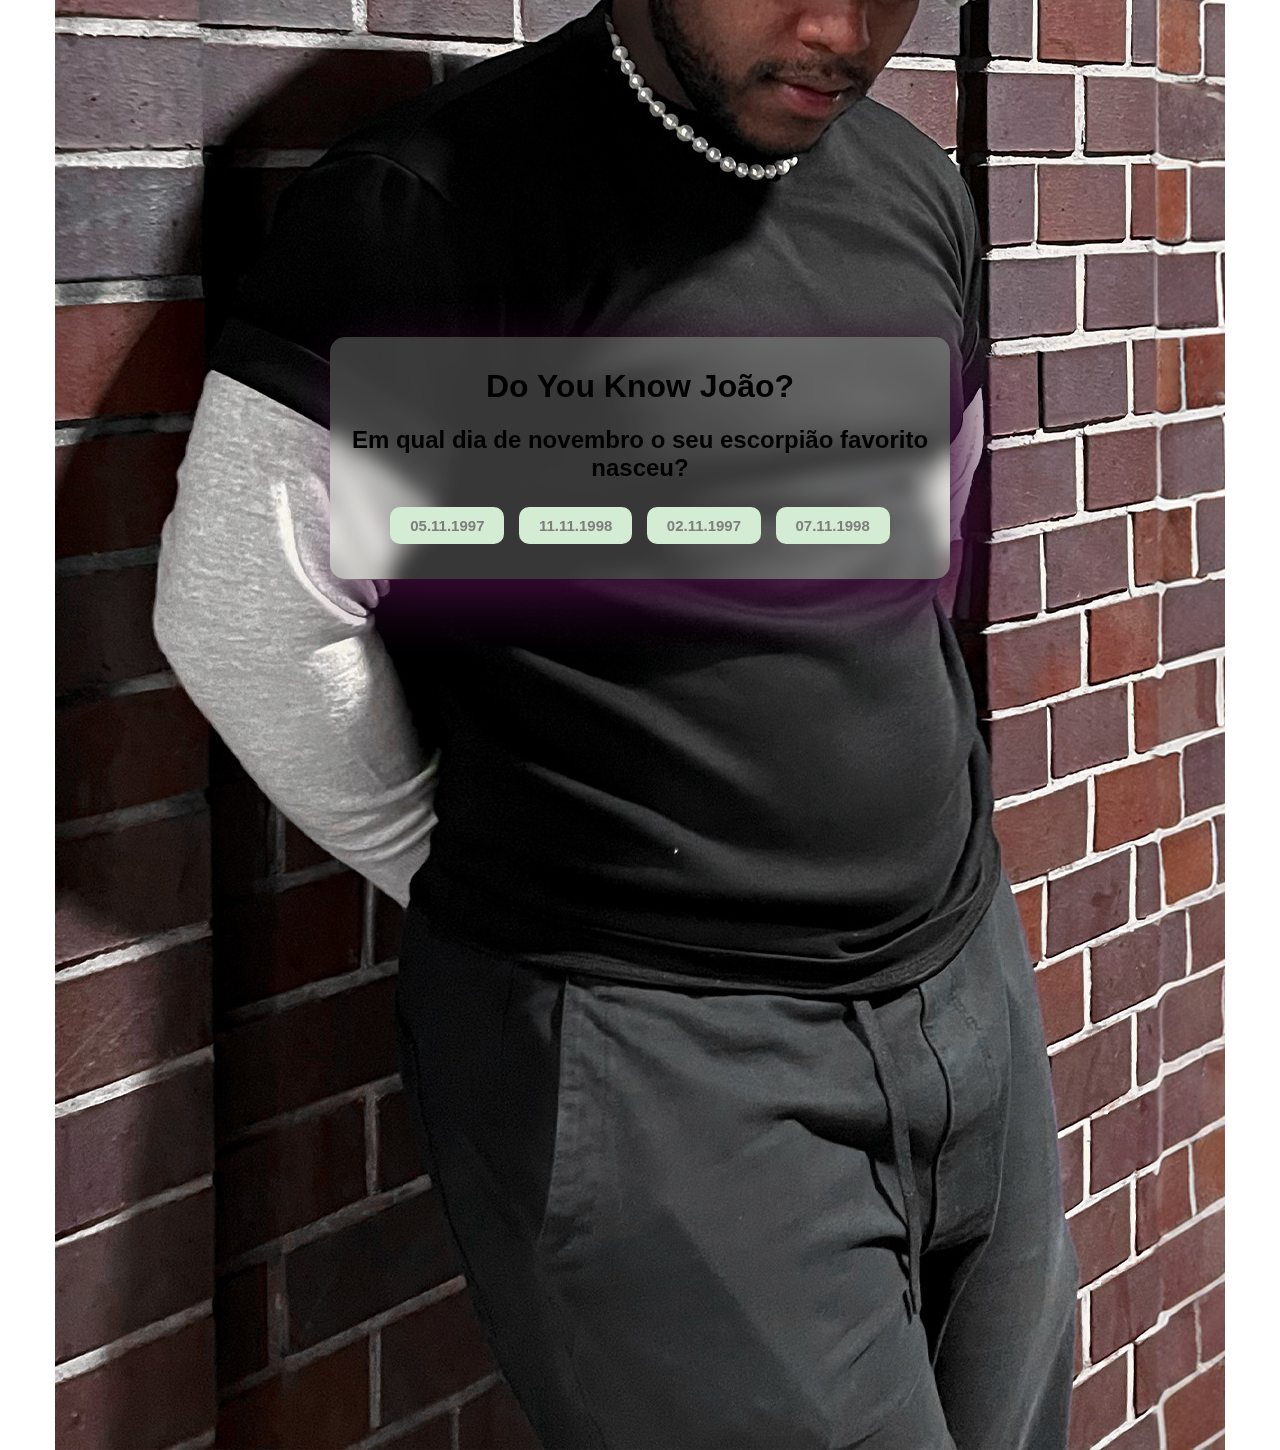
==== index.html @ ad5059bb "banho" ====
<!doctype html>
<html>
<head>
  <meta http-equiv="Content-Type" content="text/html;charset=UTF-8">
  <meta http-equiv="Content-Type" content="text/html;charset=UTF-8">
  <title>About me</title>
  <link rel="stylesheet" href="./css/style.css">
  <link rel="stylesheet" href="./css/style-responsive.css">
</head>
<body>
  <img id="img" alt="">
  <div class="container">
    <h1>Do You Know João?</h1>
    <h2 id="question"></h2>
    <div id="choices">
      <button id="choice1" onclick="checkAnswer(this)"></button>
      <button id="choice2" onclick="checkAnswer(this)"></button>
      <button id="choice3" onclick="checkAnswer(this)"></button>
      <button id="choice4" onclick="checkAnswer(this)"></button>
    </div>
  <div id="result"></div>
</div>
  <script src="./script/script.js"></script>
</body>
</html>
---- css/style.css ----
html{
  height: -webkit-fill-available;
}
body {
    height: -webkit-fill-available;
    font-family: "Arial", sans-serif;
    height: 100vh;
    display: flex;
    align-items: center;
    justify-content: center;
    text-align: center;
  }

  #img{
  background-repeat: no-repeat;
  z-index: -10;
  position: absolute;
  }
  
  .container {
    background-color: rgba(255, 255, 255, 0.217);
    backdrop-filter: blur(10px);
    -webkit-backdrop-filter: blur(10px);
    width: 90%;
    max-width: 600px;
    border-radius: 15px;
    padding: 10px;
    box-shadow: rgb(61, 11, 57) 20px 20px 60px;
  }
  
  button{
    padding: 10px 20px;
    margin: 5px;
    border-radius: 10px;
    background-color: rgb(211, 236, 211);
    border: none;
    color: rgb(126, 126, 126);
    font-size: 15px;
    font-weight: 600;
    text-transform: uppercase;
    cursor: pointer;
    transition: background-color 0.3s, color 0.3s;
  }
  
  #result{
    font-size: 20px;
    font-weight: 600;
    color: rgb(126, 126, 126);
    margin-top: 20px;
  }
---- css/style-responsive.css ----
@media (max-width: 1000px){
  body {
    height: -webkit-fill-available;
    display: flex;
    align-items: flex-end;
    justify-content: flex-end;
    text-align: center;
    margin:0;
    color: white;
  }

  .container {
    width: 100vw;
    max-width: 100vw;
    backdrop-filter: blur(30px);
    -webkit-backdrop-filter: blur(30px);
    border-radius: 50px 50px 0px 0px;
    box-shadow: rgb(61, 11, 57) 20px 20px 60px;
  }

  h1{
    margin: 80px 0 50px 0;
    font-size: 50px;
  }

  #question{
    font-size: 30px;
    margin-bottom: 50px;
  }

  button{
    font-size: 30px;
    width: 80vw;
    margin: 10px 0px;
  }

  #choices{
    display: flex;
    flex-direction: column;
    justify-content: center;
    align-items: center;
    margin-bottom: 50px;
  }
}

@media (min-width: 1050px){
  button:hover{
    background-color: rgb(231, 128, 192);
    color: rgb(255, 255, 255);
  }
}
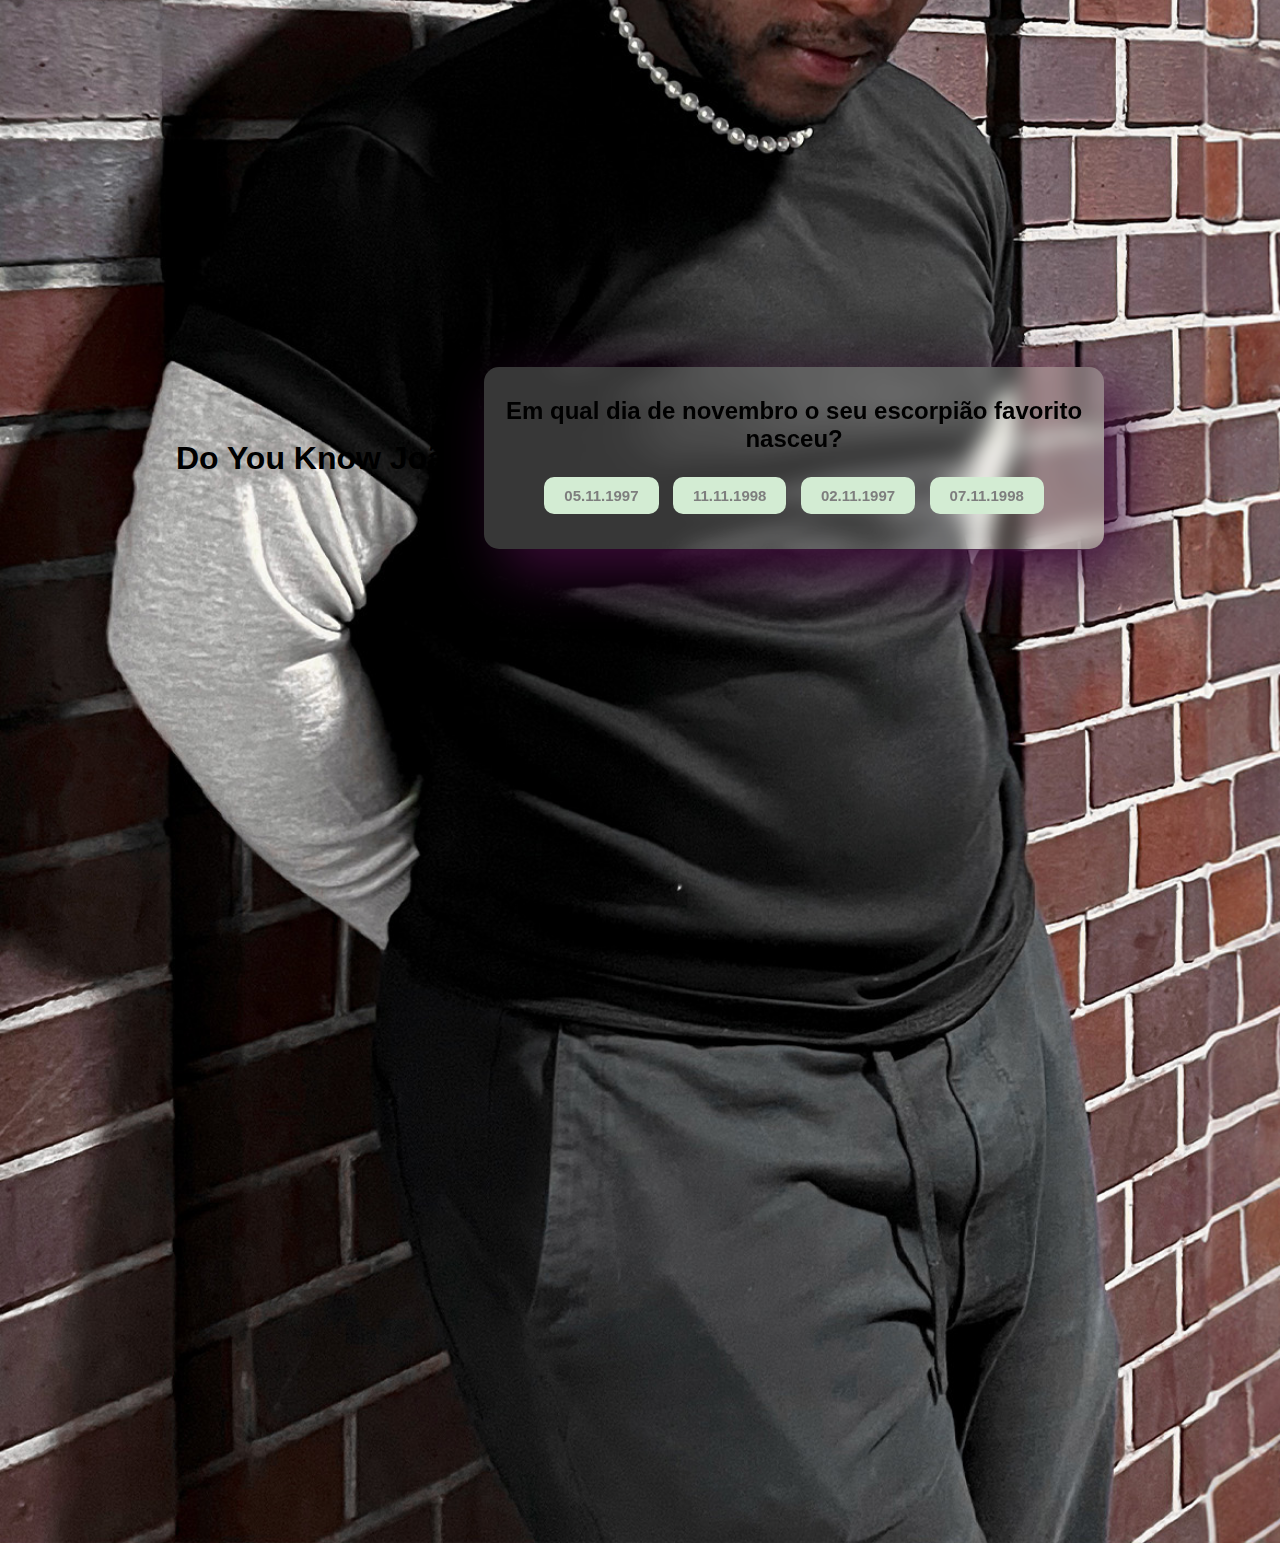
==== commit a751c939: "vaibola" ====
--- a/index.html
+++ b/index.html
@@ -8,9 +8,10 @@
   <link rel="stylesheet" href="./css/style-responsive.css">
 </head>
 <body>
+  <div class="gradient"></div>
+  <h1>Do You Know João?</h1>
   <img id="img" alt="">
   <div class="container">
-    <h1>Do You Know João?</h1>
     <h2 id="question"></h2>
     <div id="choices">
       <button id="choice1" onclick="checkAnswer(this)"></button>
--- a/css/style.css
+++ b/css/style.css
@@ -1,5 +1,6 @@
 html{
   height: -webkit-fill-available;
+  background-color: rgb(0, 0, 0);
 }
 body {
     height: -webkit-fill-available;
@@ -12,6 +13,8 @@
   }
 
   #img{
+  width: 100vw;
+  object-fit: cover;
   background-repeat: no-repeat;
   z-index: -10;
   position: absolute;
--- a/css/style-responsive.css
+++ b/css/style-responsive.css
@@ -5,7 +5,7 @@
     align-items: flex-end;
     justify-content: flex-end;
     text-align: center;
-    margin:0;
+    margin: 0;
     color: white;
   }
 
@@ -18,8 +18,19 @@
     box-shadow: rgb(61, 11, 57) 20px 20px 60px;
   }
 
+  .gradient{
+    position: absolute;
+    top:0;
+    background: linear-gradient(to bottom, rgba(0, 0, 0, 1), rgba(211, 236, 211, 0));
+    height: 15vh;
+    width: 100vw;
+  }
+
   h1{
-    margin: 80px 0 50px 0;
+    position: absolute;
+    top:0;
+    left: 50%;
+    transform: translateX(-50%);
     font-size: 50px;
   }
 
@@ -29,9 +40,10 @@
   }
 
   button{
+    padding: 20px 20px;
     font-size: 30px;
     width: 80vw;
-    margin: 10px 0px;
+    margin: 20px 0px;
   }
 
   #choices{
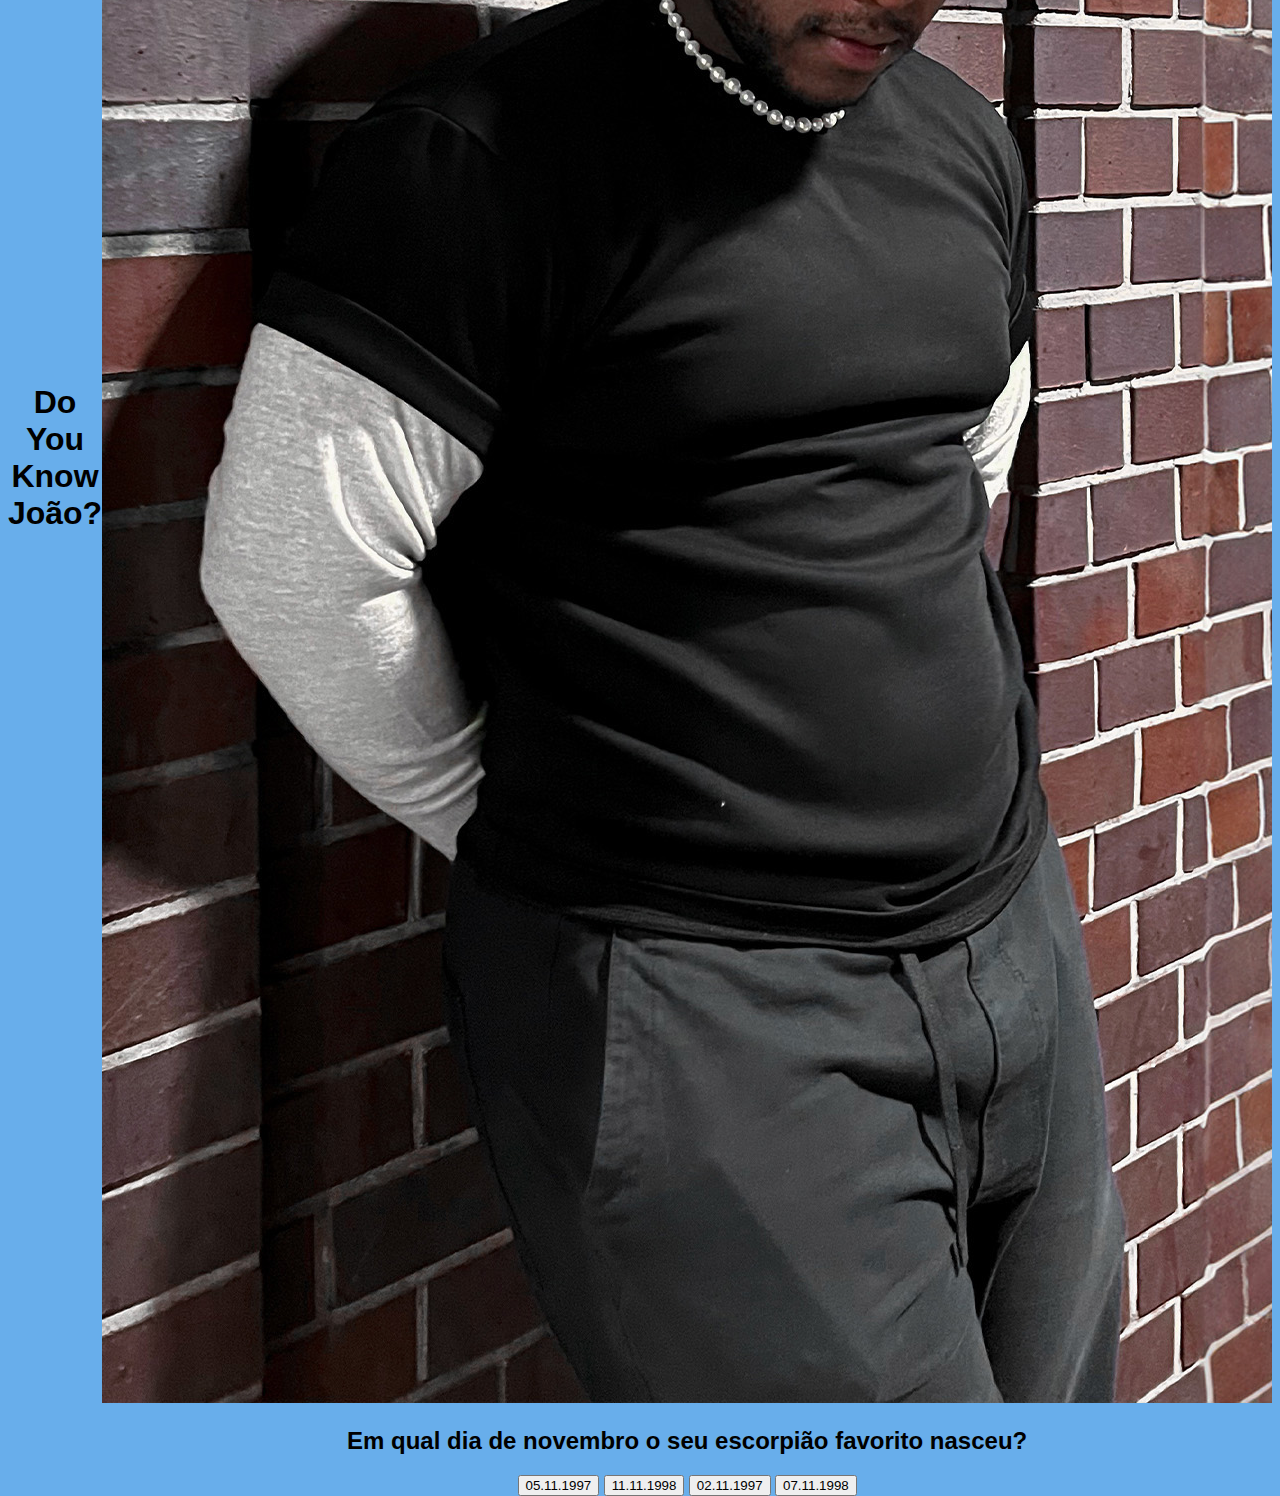
==== commit 1330e7d9: "teste" ====
--- a/index.html
+++ b/index.html
@@ -10,17 +10,21 @@
 <body>
   <div class="gradient"></div>
   <h1>Do You Know João?</h1>
-  <img id="img" alt="">
-  <div class="container">
-    <h2 id="question"></h2>
-    <div id="choices">
-      <button id="choice1" onclick="checkAnswer(this)"></button>
-      <button id="choice2" onclick="checkAnswer(this)"></button>
-      <button id="choice3" onclick="checkAnswer(this)"></button>
-      <button id="choice4" onclick="checkAnswer(this)"></button>
+  
+  <div class="card">
+    <img id="img" src="" alt="">
+
+    <div class="container">
+      <h2 id="question"></h2>
+      <div id="choices">
+        <button id="choice1" onclick="checkAnswer(this)"></button>
+        <button id="choice2" onclick="checkAnswer(this)"></button>
+        <button id="choice3" onclick="checkAnswer(this)"></button>
+        <button id="choice4" onclick="checkAnswer(this)"></button>
+      </div>
+      <div id="result"></div>
     </div>
-  <div id="result"></div>
-</div>
+  </div>
   <script src="./script/script.js"></script>
 </body>
 </html>--- a/css/style.css
+++ b/css/style.css
@@ -1,6 +1,11 @@
+:root {
+  /* Colors */
+  --background: rgb(104, 174, 235);
+}  
+
 html{
   height: -webkit-fill-available;
-  background-color: rgb(0, 0, 0);
+  background-color: var(--background);
 }
 body {
     height: -webkit-fill-available;
@@ -11,43 +16,3 @@
     justify-content: center;
     text-align: center;
   }
-
-  #img{
-  width: 100vw;
-  object-fit: cover;
-  background-repeat: no-repeat;
-  z-index: -10;
-  position: absolute;
-  }
-  
-  .container {
-    background-color: rgba(255, 255, 255, 0.217);
-    backdrop-filter: blur(10px);
-    -webkit-backdrop-filter: blur(10px);
-    width: 90%;
-    max-width: 600px;
-    border-radius: 15px;
-    padding: 10px;
-    box-shadow: rgb(61, 11, 57) 20px 20px 60px;
-  }
-  
-  button{
-    padding: 10px 20px;
-    margin: 5px;
-    border-radius: 10px;
-    background-color: rgb(211, 236, 211);
-    border: none;
-    color: rgb(126, 126, 126);
-    font-size: 15px;
-    font-weight: 600;
-    text-transform: uppercase;
-    cursor: pointer;
-    transition: background-color 0.3s, color 0.3s;
-  }
-  
-  #result{
-    font-size: 20px;
-    font-weight: 600;
-    color: rgb(126, 126, 126);
-    margin-top: 20px;
-  }--- a/css/style-responsive.css
+++ b/css/style-responsive.css
@@ -2,15 +2,24 @@
   body {
     height: -webkit-fill-available;
     display: flex;
-    align-items: flex-end;
-    justify-content: flex-end;
+    align-items: center;
+    justify-content: center;
     text-align: center;
-    margin: 0;
     color: white;
   }
 
+  .card{
+    width: 80vw;
+    height: 60vh;
+    border-radius: 40px;
+    position: relative;
+    overflow: hidden;
+  }
+
   .container {
-    width: 100vw;
+    position: absolute;
+    bottom: 0;
+    width: 100%;
     max-width: 100vw;
     backdrop-filter: blur(30px);
     -webkit-backdrop-filter: blur(30px);
@@ -18,13 +27,20 @@
     box-shadow: rgb(61, 11, 57) 20px 20px 60px;
   }
 
-  .gradient{
+  #img{
+    position: absolute;
+    width: 100%;
+    z-index: -10;
+    left: 0;
+  }
+
+  /* .gradient{
     position: absolute;
     top:0;
     background: linear-gradient(to bottom, rgba(0, 0, 0, 1), rgba(211, 236, 211, 0));
     height: 15vh;
     width: 100vw;
-  }
+  } */
 
   h1{
     position: absolute;
@@ -36,14 +52,18 @@
 
   #question{
     font-size: 30px;
-    margin-bottom: 50px;
   }
 
   button{
+    background-color: var(--background);
+    color: white;
+    border-radius: 50px;
     padding: 20px 20px;
     font-size: 30px;
-    width: 80vw;
-    margin: 20px 0px;
+    font-weight: 700;
+    width: 70%;
+    margin: 10px 0px;
+    text-transform: uppercase;
   }
 
   #choices{
@@ -51,7 +71,7 @@
     flex-direction: column;
     justify-content: center;
     align-items: center;
-    margin-bottom: 50px;
+    margin-bottom: 20px;
   }
 }
 
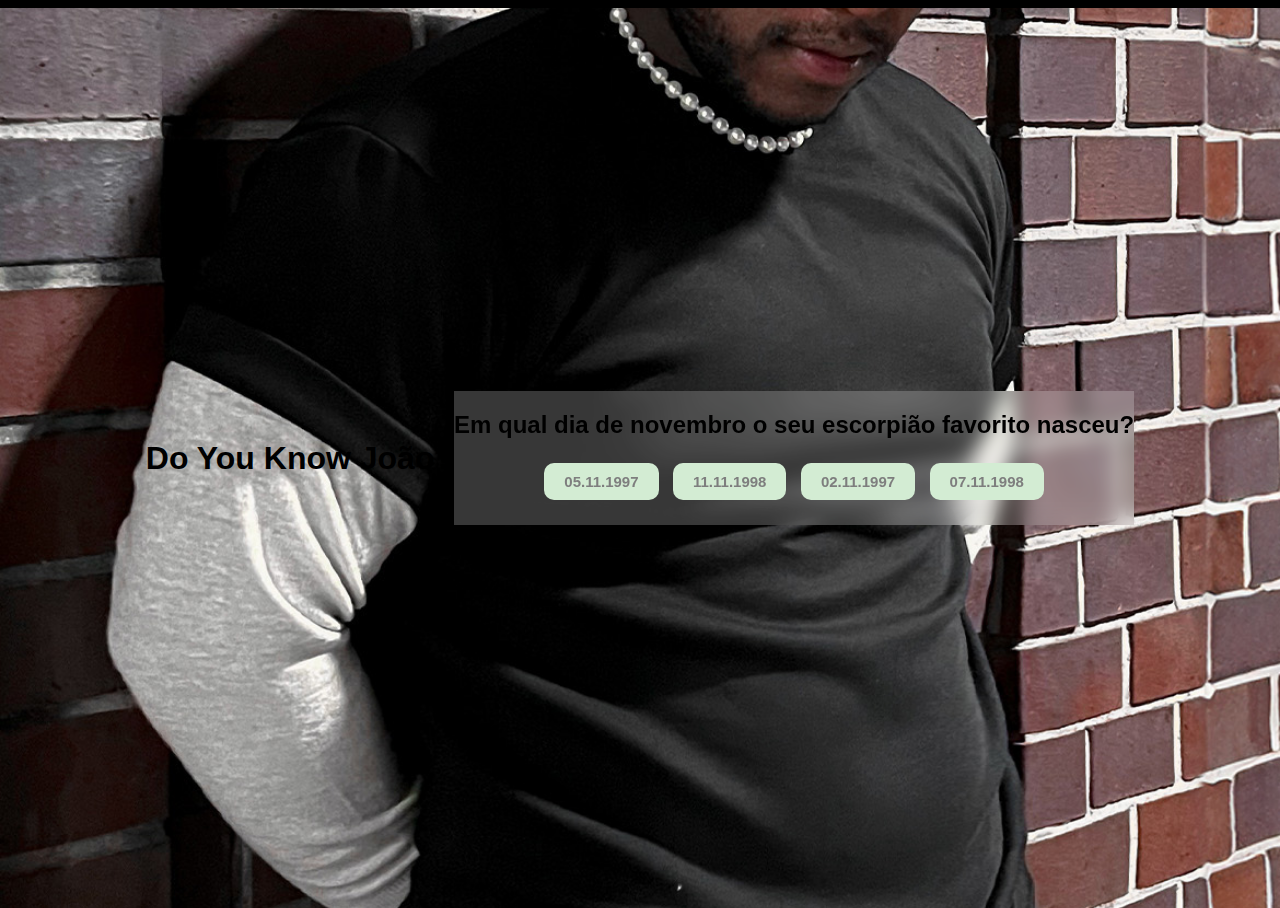
==== commit 8b943c76: "voltei" ====
--- a/index.html
+++ b/index.html
@@ -10,21 +10,18 @@
 <body>
   <div class="gradient"></div>
   <h1>Do You Know João?</h1>
+  <img id="img" alt="">
   
-  <div class="card">
-    <img id="img" src="" alt="">
-
-    <div class="container">
-      <h2 id="question"></h2>
-      <div id="choices">
-        <button id="choice1" onclick="checkAnswer(this)"></button>
-        <button id="choice2" onclick="checkAnswer(this)"></button>
-        <button id="choice3" onclick="checkAnswer(this)"></button>
-        <button id="choice4" onclick="checkAnswer(this)"></button>
-      </div>
-      <div id="result"></div>
+  <div class="container">
+    <h2 id="question"></h2>
+    <div id="choices">
+      <button id="choice1" onclick="checkAnswer(this)"></button>
+      <button id="choice2" onclick="checkAnswer(this)"></button>
+      <button id="choice3" onclick="checkAnswer(this)"></button>
+      <button id="choice4" onclick="checkAnswer(this)"></button>
     </div>
-  </div>
+  <div id="result"></div>
+</div>
   <script src="./script/script.js"></script>
 </body>
 </html>--- a/css/style.css
+++ b/css/style.css
@@ -1,11 +1,6 @@
-:root {
-  /* Colors */
-  --background: rgb(104, 174, 235);
-}  
-
 html{
   height: -webkit-fill-available;
-  background-color: var(--background);
+  background-color: rgb(0, 0, 0);
 }
 body {
     height: -webkit-fill-available;
@@ -16,3 +11,39 @@
     justify-content: center;
     text-align: center;
   }
+
+  #img{
+  width: 100vw;
+  height: 100vh;
+  object-fit: cover;
+  background-repeat: no-repeat;
+  z-index: -10;
+  position: absolute;
+  }
+  
+  .container {
+    background-color: rgba(255, 255, 255, 0.217);
+    backdrop-filter: blur(10px);
+    -webkit-backdrop-filter: blur(10px);
+  }
+  
+  button{
+    padding: 10px 20px;
+    margin: 5px;
+    border-radius: 10px;
+    background-color: rgb(211, 236, 211);
+    border: none;
+    color: rgb(126, 126, 126);
+    font-size: 15px;
+    font-weight: 600;
+    text-transform: uppercase;
+    cursor: pointer;
+    transition: background-color 0.3s, color 0.3s;
+  }
+  
+  #result{
+    font-size: 20px;
+    font-weight: 600;
+    color: rgb(126, 126, 126);
+    margin-top: 20px;
+  }--- a/css/style-responsive.css
+++ b/css/style-responsive.css
@@ -1,46 +1,30 @@
 @media (max-width: 1000px){
   body {
     height: -webkit-fill-available;
-    display: flex;
-    align-items: center;
-    justify-content: center;
     text-align: center;
+    margin: 0;
     color: white;
   }
 
-  .card{
-    width: 80vw;
-    height: 60vh;
-    border-radius: 40px;
-    position: relative;
-    overflow: hidden;
+  #img{
+    height: auto;
   }
-
   .container {
-    position: absolute;
-    bottom: 0;
-    width: 100%;
-    max-width: 100vw;
+    width: 100vw;
     backdrop-filter: blur(30px);
     -webkit-backdrop-filter: blur(30px);
     border-radius: 50px 50px 0px 0px;
-    box-shadow: rgb(61, 11, 57) 20px 20px 60px;
+    position: absolute;
+    bottom: 0;
   }
 
-  #img{
-    position: absolute;
-    width: 100%;
-    z-index: -10;
-    left: 0;
-  }
-
-  /* .gradient{
+  .gradient{
     position: absolute;
     top:0;
     background: linear-gradient(to bottom, rgba(0, 0, 0, 1), rgba(211, 236, 211, 0));
     height: 15vh;
     width: 100vw;
-  } */
+  }
 
   h1{
     position: absolute;
@@ -52,18 +36,15 @@
 
   #question{
     font-size: 30px;
+
   }
 
   button{
-    background-color: var(--background);
-    color: white;
     border-radius: 50px;
-    padding: 20px 20px;
-    font-size: 30px;
-    font-weight: 700;
-    width: 70%;
-    margin: 10px 0px;
-    text-transform: uppercase;
+    padding: 30px 20px;
+    font-size: 35px;
+    width: 70vw;
+    margin: 20px 0px;
   }
 
   #choices{
@@ -71,7 +52,6 @@
     flex-direction: column;
     justify-content: center;
     align-items: center;
-    margin-bottom: 20px;
   }
 }
 
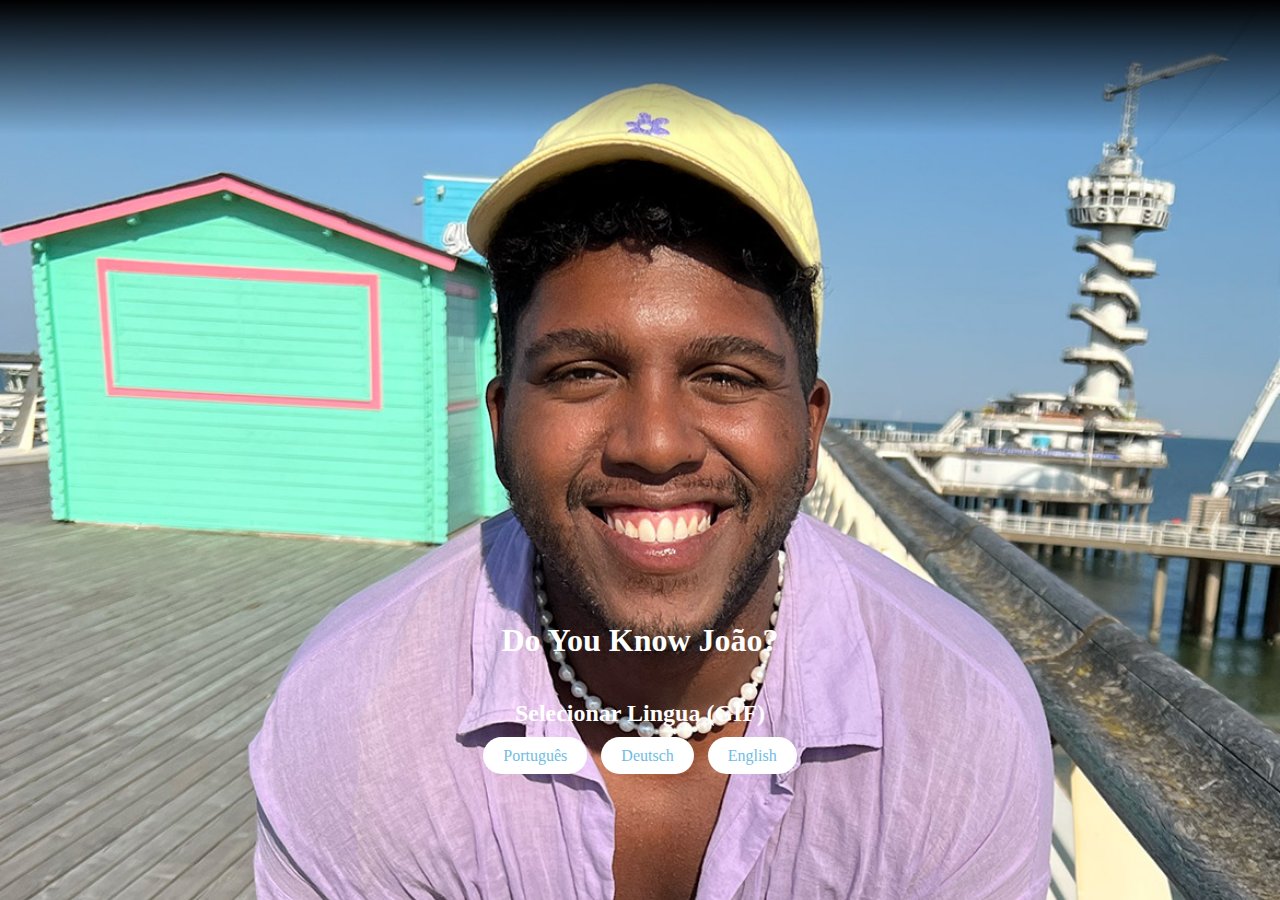
==== commit 812038c0: "vaivai" ====
--- a/index.html
+++ b/index.html
@@ -1,27 +1,27 @@
-<!doctype html>
-<html>
+<!DOCTYPE html>
+<html lang="en">
 <head>
-  <meta http-equiv="Content-Type" content="text/html;charset=UTF-8">
-  <meta http-equiv="Content-Type" content="text/html;charset=UTF-8">
-  <title>About me</title>
-  <link rel="stylesheet" href="./css/style.css">
-  <link rel="stylesheet" href="./css/style-responsive.css">
+    <meta charset="UTF-8">
+    <meta name="viewport" content="width=device-width, initial-scale=1.0">
+    <title>About me</title>
+    <link rel="stylesheet" href="./css/style-intro.css">
 </head>
 <body>
-  <div class="gradient"></div>
-  <h1>Do You Know João?</h1>
-  <img id="img" alt="">
-  
-  <div class="container">
-    <h2 id="question"></h2>
-    <div id="choices">
-      <button id="choice1" onclick="checkAnswer(this)"></button>
-      <button id="choice2" onclick="checkAnswer(this)"></button>
-      <button id="choice3" onclick="checkAnswer(this)"></button>
-      <button id="choice4" onclick="checkAnswer(this)"></button>
+    <div class="gradient"></div>
+
+    <div class="container">
+        <h1>Do You Know João?</h1>
+    
+        <div class="languages">
+           <h2>Selecionar Lingua (GIF)</h2>
+            <div class="languages__btn">
+                <a href="./index-pt.html">Português</a>
+                <a href="./index-de.html">Deutsch</a>
+                <a href="./index-en.html">English</a>
+            </div>
+        </div>
+        
     </div>
-  <div id="result"></div>
-</div>
-  <script src="./script/script.js"></script>
+   
 </body>
 </html>--- a/css/style-intro.css
+++ b/css/style-intro.css
@@ -0,0 +1,47 @@
+html{
+    height: -webkit-fill-available;
+    background-color: rgb(0, 0, 0);
+}
+
+body{
+    height: 100vh;
+    width: 100vw;
+    background-image: url("../img/intro.jpg");
+    background-repeat: no-repeat;
+    background-size: cover;
+    margin: 0;
+}
+
+.gradient{
+    position: absolute;
+    top:0;
+    background: linear-gradient(to bottom, rgba(0, 0, 0, 1), rgba(211, 236, 211, 0));
+    height: 15vh;
+    width: 100vw;
+}
+
+h1, h2{
+    color: white;
+}
+
+.container{
+    position: absolute;
+    bottom: 15vh;
+    left: 50%;
+    transform: translateX(-50%);
+    display: flex;
+    flex-direction: column;
+    justify-content: center;
+    align-items: center;
+    text-align: center;
+    width: 100%;
+}
+
+a{
+    text-decoration: none;
+    border-radius: 50px;
+    padding: 10px 20px;
+    margin: 5px;
+    background-color: white;
+    color: rgb(113, 188, 226);
+}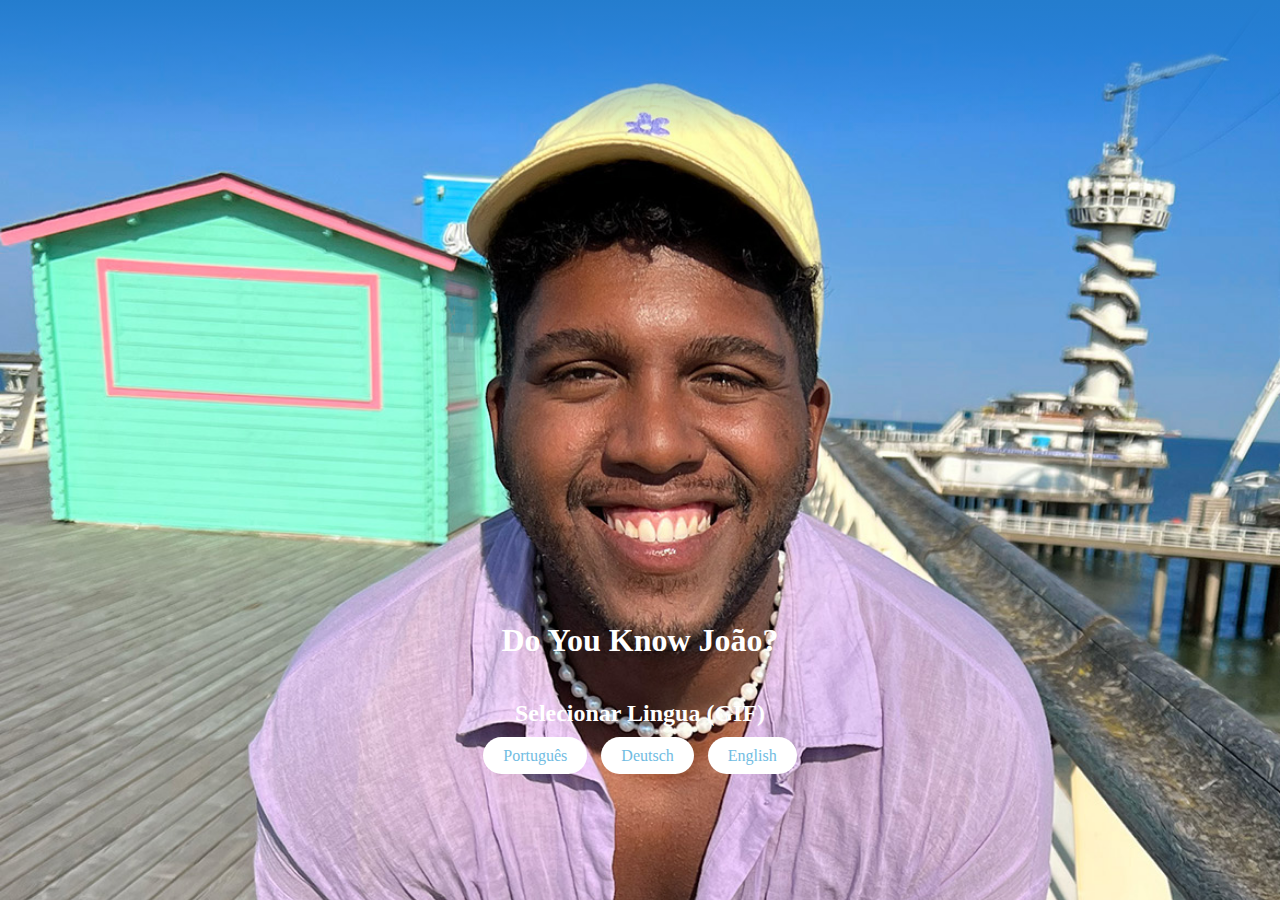
==== commit e67de832: "index" ====
--- a/index.html
+++ b/index.html
@@ -15,9 +15,9 @@
         <div class="languages">
            <h2>Selecionar Lingua (GIF)</h2>
             <div class="languages__btn">
-                <a href="./index-pt.html">Português</a>
-                <a href="./index-de.html">Deutsch</a>
-                <a href="./index-en.html">English</a>
+                <a href="./pt.html">Português</a>
+                <a href="./de.html">Deutsch</a>
+                <a href="./en.html">English</a>
             </div>
         </div>
         
--- a/css/style-intro.css
+++ b/css/style-intro.css
@@ -1,10 +1,11 @@
 html{
     height: -webkit-fill-available;
-    background-color: rgb(0, 0, 0);
+    background-color: rgb(36, 125, 206);
 }
 
 body{
     height: 100vh;
+    height: -webkit-fill-available;
     width: 100vw;
     background-image: url("../img/intro.jpg");
     background-repeat: no-repeat;
@@ -15,7 +16,7 @@
 .gradient{
     position: absolute;
     top:0;
-    background: linear-gradient(to bottom, rgba(0, 0, 0, 1), rgba(211, 236, 211, 0));
+    background: linear-gradient(to bottom, rgba(36, 125, 206, 1), rgba(211, 236, 211, 0));
     height: 15vh;
     width: 100vw;
 }
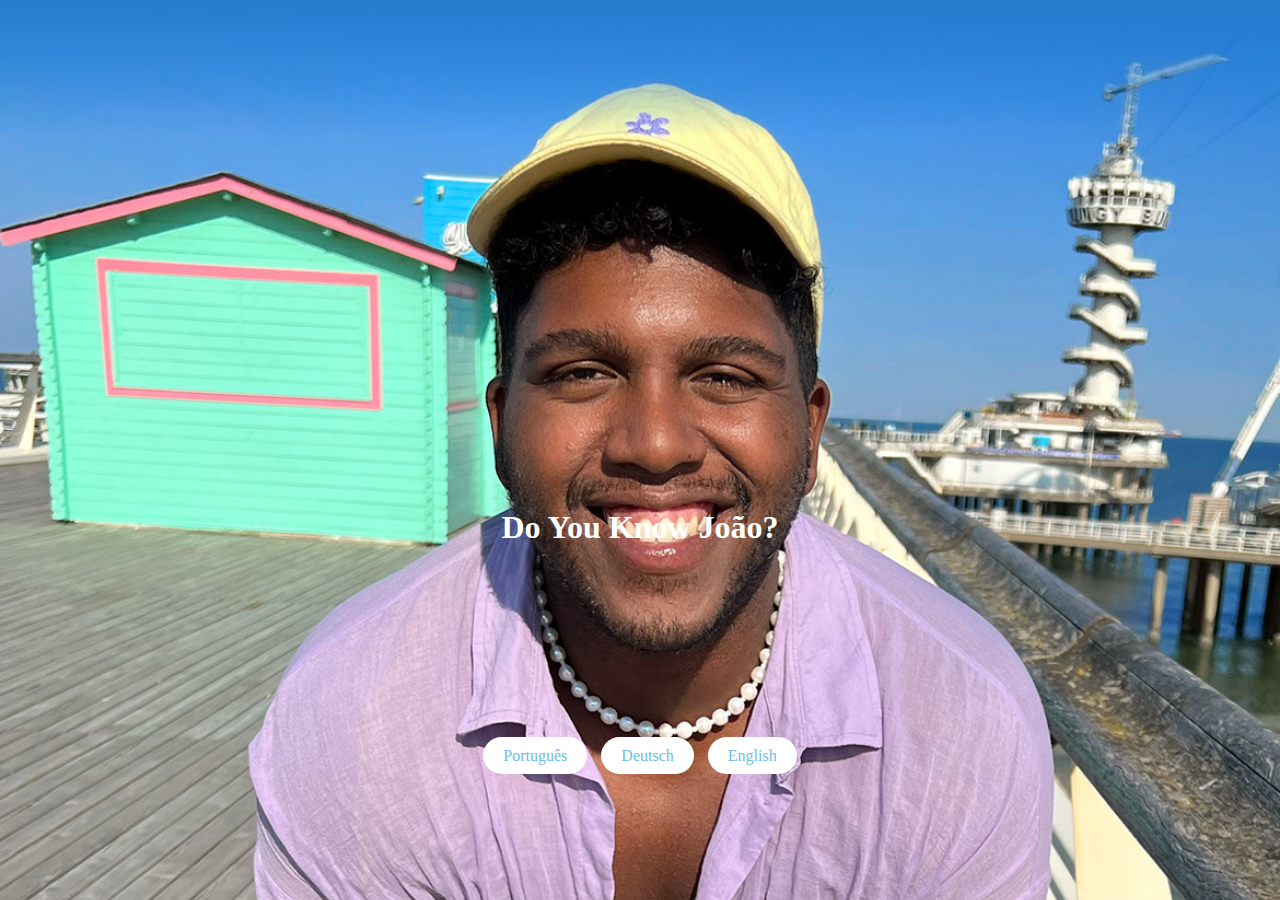
==== commit 27f9de72: "gif" ====
--- a/index.html
+++ b/index.html
@@ -13,7 +13,12 @@
         <h1>Do You Know João?</h1>
     
         <div class="languages">
-           <h2>Selecionar Lingua (GIF)</h2>
+            <div class="gif">
+                <p class="pt">Selecionar Idioma</p>
+                <p class="de">Wähle die Sprache aus</p>
+                <p class="en">Choose the Language</p>
+            </div>
+          <!--  <h2>Selecionar Lingua (GIF)</h2> -->
             <div class="languages__btn">
                 <a href="./pt.html">Português</a>
                 <a href="./de.html">Deutsch</a>
--- a/css/style-intro.css
+++ b/css/style-intro.css
@@ -45,4 +45,56 @@
     margin: 5px;
     background-color: white;
     color: rgb(113, 188, 226);
-}+}
+
+/* GIF GIF GIF GIF GIF GIF */
+.gif{
+    position: relative;
+    height: 20vh;
+    width: 100vw;
+}
+
+p{
+    color: white;
+    font-size: 20px;
+    font-weight: 700;
+    position: absolute;
+    left: 50%;
+    top: 50%;
+    transform: translateX(-50%) translateY(-50%);
+    opacity: 0%;
+}
+
+@keyframes port{
+    0%{ opacity: 100%;}
+    32%{opacity: 100%;}
+    33%{opacity: 0%;}
+    100%{opacity: 0%;}
+}
+
+@keyframes deut{
+    33%{opacity: 100%;}
+    65%{opacity: 100%;}
+    66%{opacity: 0%;}
+    32%{opacity: 0%;}
+}
+
+@keyframes engl{
+    66%{opacity: 100%;}
+    99%{opacity: 100%;}
+    100%{opacity: 0%;}
+    65%{opacity: 0%;}
+}
+
+.pt{
+    animation: port 4s infinite;
+}
+
+.de{
+    animation: deut 4s infinite;
+}
+
+.en{
+    animation: engl 4s infinite;
+}
+/* GIF GIF GIF GIF GIF GIF */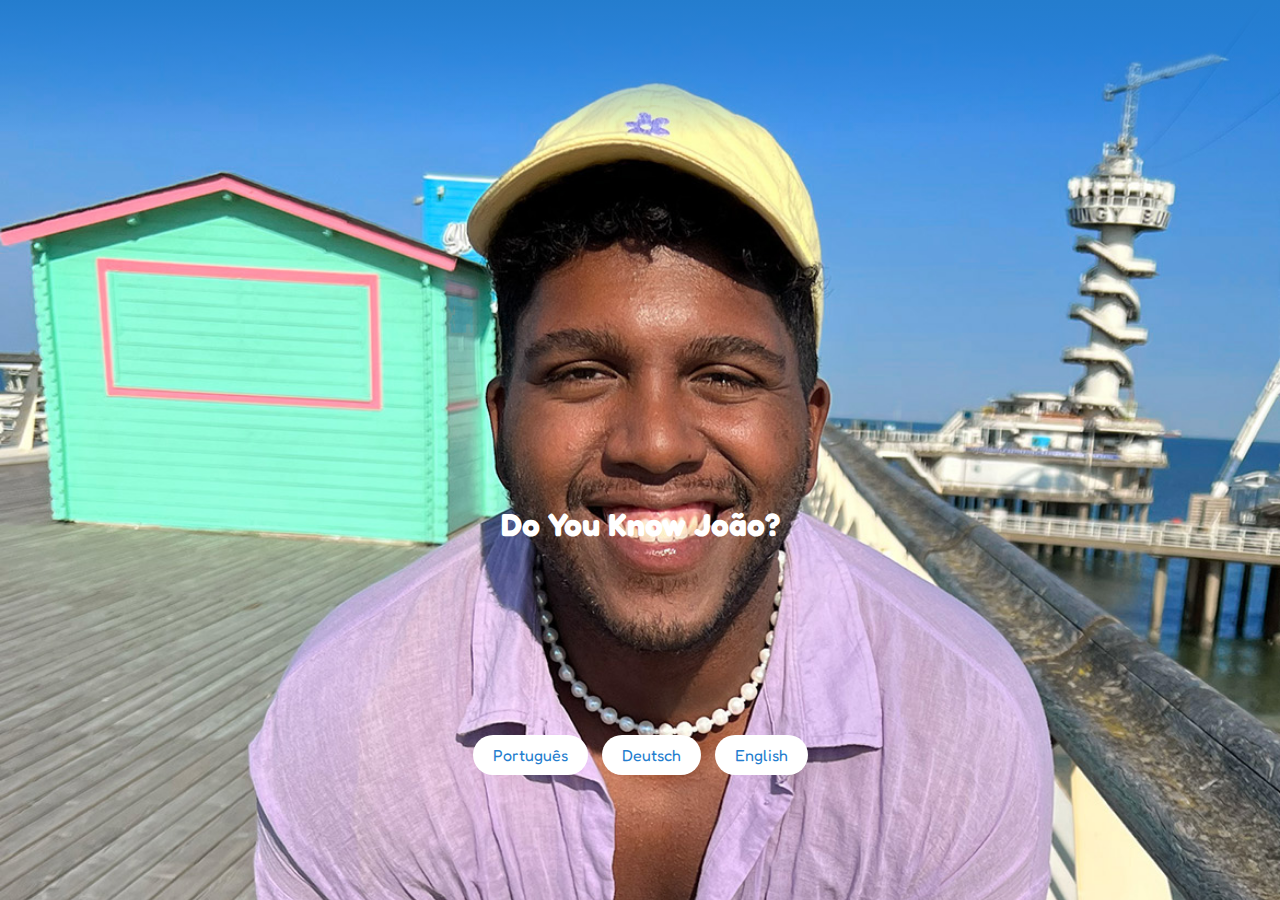
==== commit 54923211: "vau" ====
--- a/index.html
+++ b/index.html
@@ -4,6 +4,7 @@
     <meta charset="UTF-8">
     <meta name="viewport" content="width=device-width, initial-scale=1.0">
     <title>About me</title>
+    <link rel="stylesheet" href="./css/style-var.css">
     <link rel="stylesheet" href="./css/style-intro.css">
 </head>
 <body>
@@ -11,19 +12,17 @@
 
     <div class="container">
         <h1>Do You Know João?</h1>
-    
-        <div class="languages">
-            <div class="gif">
-                <p class="pt">Selecionar Idioma</p>
-                <p class="de">Wähle die Sprache aus</p>
-                <p class="en">Choose the Language</p>
-            </div>
-          <!--  <h2>Selecionar Lingua (GIF)</h2> -->
-            <div class="languages__btn">
-                <a href="./pt.html">Português</a>
-                <a href="./de.html">Deutsch</a>
-                <a href="./en.html">English</a>
-            </div>
+
+        <div class="gif">
+            <p class="pt">Selecionar Idioma</p>
+            <p class="de">Wähle die Sprache aus</p>
+            <p class="en">Choose the Language</p>
+        </div>
+
+        <div class="languages__btn">
+            <a href="./html/pt.html">Português</a>
+            <a href="./html/de.html">Deutsch</a>
+            <a href="./html/en.html">English</a>
         </div>
         
     </div>
--- a/css/style-var.css
+++ b/css/style-var.css
@@ -0,0 +1,17 @@
+:root{
+    /* COLOR COLOR COLOR */
+    --blue: #247dce;
+    --yellow: #edb713;
+    --fredokaBold: 'Fredoka Bold';
+    --fredoka: 'Fredoka';
+}
+
+@font-face {
+    font-family: 'Fredoka Bold';
+    src: url(../fonts/Fredoka-Bold.ttf);
+}
+
+@font-face {
+    font-family: 'Fredoka';
+    src: url(../fonts/Fredoka-Regular.ttf);
+}--- a/css/style-intro.css
+++ b/css/style-intro.css
@@ -1,6 +1,6 @@
 html{
     height: -webkit-fill-available;
-    background-color: rgb(36, 125, 206);
+    background-color: var(--blue);
 }
 
 body{
@@ -21,8 +21,9 @@
     width: 100vw;
 }
 
-h1, h2{
+h1{
     color: white;
+    font-family: var(--fredokaBold);
 }
 
 .container{
@@ -40,11 +41,13 @@
 
 a{
     text-decoration: none;
+    font-family: var(--fredoka);
+    font-weight: 500;
     border-radius: 50px;
     padding: 10px 20px;
     margin: 5px;
     background-color: white;
-    color: rgb(113, 188, 226);
+    color: var(--blue);
 }
 
 /* GIF GIF GIF GIF GIF GIF */
@@ -55,9 +58,11 @@
 }
 
 p{
+    width: 100%;
     color: white;
-    font-size: 20px;
-    font-weight: 700;
+    font-family: var(--fredoka);
+    font-size: 30px;
+    font-weight: 600;
     position: absolute;
     left: 50%;
     top: 50%;
